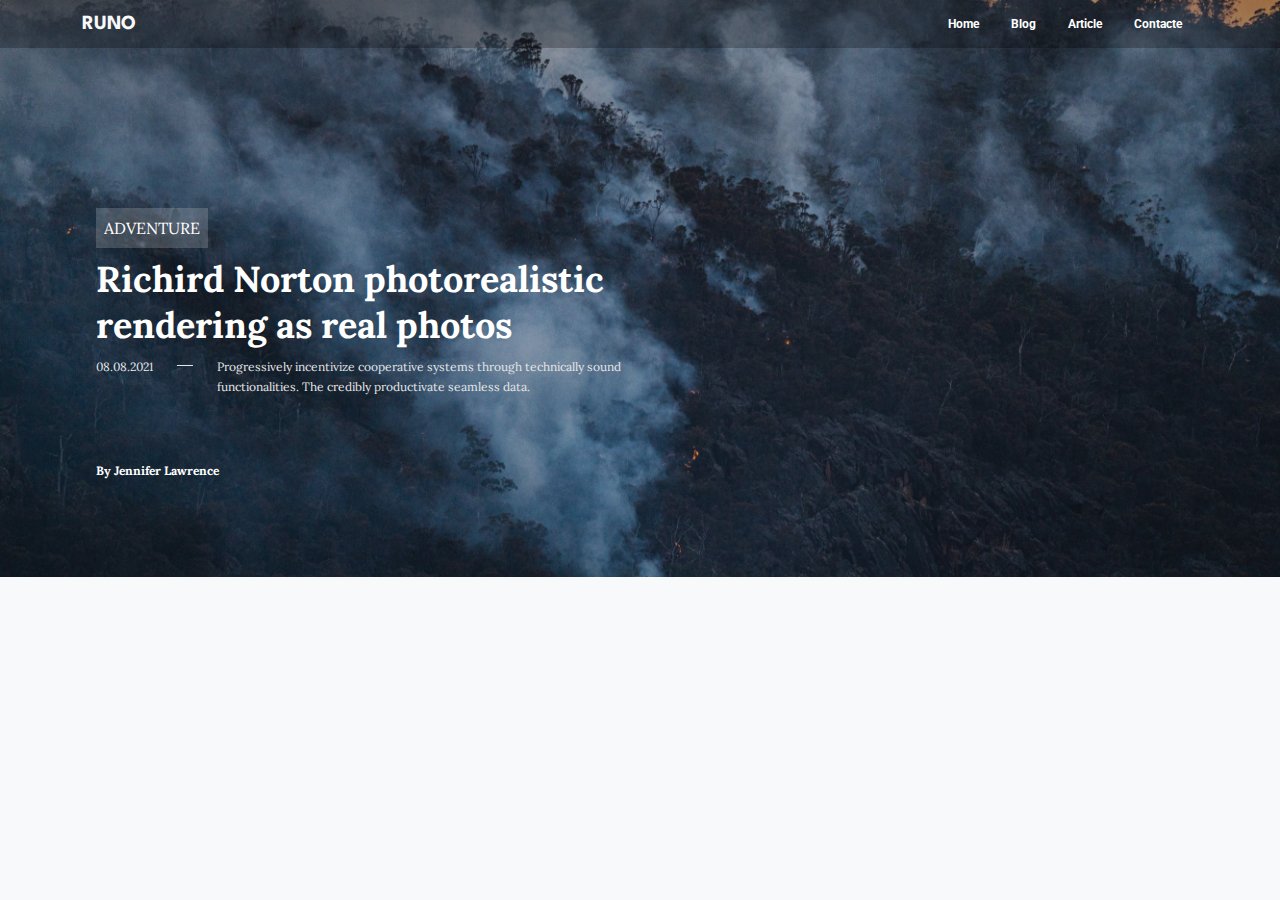
==== article.html @ b8b97b8b "article on" ====
<!DOCTYPE html>
<html lang="en">
<head>
    <meta charset="UTF-8">
    <meta name="viewport" content="width=device-width, initial-scale=1.0">
    <title>Article</title>
    <link rel="stylesheet" href="https://cdn.jsdelivr.net/npm/bootstrap@5.3.3/dist/css/bootstrap.min.css">
    <link rel="stylesheet" href="css/styles.css">
</head>
<body>
     <!-- Contenedor principal (se han reseteado a 0 margin y padding) -->
     <div class="container-fluid">

        <!-- Contenedor slider -->
        <div class="blog-slider imgarticle">
            
            <!-- Menú de navegación -->
            <nav class="navbar navbar-expand-md text-center navbar-custom">
                <div class="container">
                    <!-- Marca del sitio "Aquí se podría poner una imagen o logo del sitio" -->
                    <a class="navbar-brand fw-bold runo" href="#">RUNO</a>
                     <!-- Botón hamburguesa para dispositivos pequeños -->
                    <button class="navbar-toggler" type="button" data-bs-toggle="collapse" data-bs-target="#navbarNav" aria-controls="navbarNav" aria-expanded="false" aria-label="Toggle navigation">
                        <span class="navbar-toggler-icon"></span>
                    </button>
                    <!-- Contenedor de enlaces de navegación -->
                    <div class="collapse navbar-collapse" id="navbarNav">
                        <ul class="navbar-nav ms-auto">
                            <!-- Enlaces de navegación -->
                            <li class="nav-item">
                                <a class="nav-link mx-2" href="index.html">Home</a>
                            </li>
                            <li class="nav-item">
                                <a class="nav-link mx-2" href="blog.html">Blog</a>
                            </li>
                            <li class="nav-item">
                                <a class="nav-link mx-2" href="article.html">Article</a>
                            </li>
                            <li class="nav-item">
                                <a class="nav-link mx-2" href="contacte.html">Contacte</a>
                            </li>
                        </ul>
                    </div>
                </div>
            </nav>
            <!-- Fin del menú de navegación -->

            <!-- Sección principal de texto del blog-text -->
            <div class="blog-text ms-sm-5 ps-sm-5 ms-md-5 ps-md-5 ms-lg-5 ps-lg-5">
                <!-- Contenedor principal para la fila del texto -->
                <div class="row">
                    
                    <div class="col-12 col-sm-12 col-md-10 col-lg-8 col-xl-6 col-xxl-4">
                        <!-- Category -->
                        <div class="category text-white text-center p-2 position-absolute">
                            ADVENTURE
                        </div>
                        <!-- Contenedor para el título -->
                        <div>
                            <h1 class="text-white mt-5 mt-sm-5 mt-md-5 mt-lg-5 mt-xl-5">Richird Norton photorealistic rendering as real photos</h1>
                        </div>
                        <!-- Contenedor flex para la fecha, imagen y texto -->
                        <div class="d-flex text text_slider">
                            <p class="me-4">08.08.2021</p>
                            <img class="line4 mt-2 me-4" src="img/Line 4.png" alt="line4">
                            <p class="">Progressively incentivize cooperative systems through technically sound<br> functionalities. The credibly productivate seamless data.</p>
                        </div>
                        <!-- Contenedor flex para las imágenes de los puntos -->
                        <div>
                            <div class="mt-5">
                                <p class="name-slider">By Jennifer Lawrence</p>
                            </div>
                        </div>
                    </div>
                </div>
            </div>
            <!-- Fin del primer bloque 'blog-text' -->
        </div>
        <!-- Fin del contenedor slider -->
    </div>
</body>
---- css/styles.css ----
/* Importación de fuentes */
@import url('https://fonts.googleapis.com/css2?family=League+Spartan:wght@100..900&family=Lora:ital,wght@0,400..700;1,400..700&family=Roboto:ital,wght@0,100;0,300;0,400;0,500;0,700;0,900;1,100;1,300;1,400;1,500;1,700;1,900&display=swap');

a{
    text-decoration: none;
}

/* Estilo general para resetear margenes y paddings del contenedor principal */
/*Sin esto coge margenes por defecto*/
.container-fluid {
    margin: 0 !important;
    padding: 0 !important;
}

/* Estilo general para todo el body */
body{
    font-family: "Lora", serif;
}

/* ----- NAVBAR ----- */
/* Fondo transparente para el nav */
.navbar-custom {
    background-color: rgba(0, 0, 0, 0.25);
}

/* Color blanco con transparencia para el ícono del botón hamburguesa */
.navbar-toggler-icon {
    background-color: rgba(255, 255, 255, 0.5);
}

/* Estilo para los enlaces del menú de nav*/

.nav-link{
    font-family: "Roboto", serif;
    color: #FFFF;
    font-weight: 700;
    font-size: 12px;
    line-height: 14.06px;
}

/* Estilo para el texto RUNO */
.runo {
    font-family: "League Spartan", sans-serif;
    font-weight: 700;
    font-size: 20px;
    line-height: 22.4px;
    color: #F8F9FA;
}

/* ----- SLIDER PRINCIPAL ----- */
/* Imagen de fondo para el slider del blog */

.imgblog1 {
    background-image: url(/img/Image_blog_slider.png);
    background-repeat: no-repeat;
    background-size: cover;
}

/* Estilo para el título principal H1*/
h1 {
    font-weight: 700;
    font-size: 36px;
    line-height: 46.08px;
}


/* Estilo para textos secundarios */
.text {
    font-weight: 400;
    font-size: 12px;
    line-height: 20px;
    color: #E5E5E5;
}

/* Fondo semitransparente para la categoría */
.category {
    background-color: rgb(229, 229, 229, 0.20);
}

/* Línea decorativa */
.line4 {
    height: 1px;
    width: 1rem;
}

/* Padding para el bloque de texto del slider */
.blog-text {
    padding: 10rem 0 5rem 0;
}

/* ----- FILTROS DE TEMAS ----- */
/* Color para el filtro "All" */
.all {
    color: #D4A373;
}

/* Estilo para los títulos de las secciones (h2) */
.topics {
    font-weight: 700;
    font-size: 36px;
    line-height: 46.08px;
    color: #6C7575;
}

/* Estilo para los filtros */
.filter {
    font-weight: 700;
    font-size: 12px;
    line-height: 25px;
}

/* ----- TARJETAS DE BLOG ----- */
/* Ajustes para las imágenes de las tarjetas */
.img-row {
    width: 100%;
    height: auto;
    object-fit: cover;
}

/* Estilo para las fechas de las tarjetas */
.date {
    font-weight: 400;
    font-size: 12px;
    line-height: 15.36px;
    color: #6C7575;
}

/* Estilo para los títulos de las tarjetas */
.title {
    font-weight: 700;
    font-size: 18px;
    line-height: 25px;
    color: #495057;
}

/* Estilo para los párrafos de las tarjetas */
.paragraph {
    color: #6C757D;
    font-weight: 400;
    font-size: 12px;
    line-height: 20px;
}

.paragraph_picks, .date_picks{
    color: #E5E5E5;
    font-weight: 400;
    font-size: 12px;
    line-height: 20px;
}

/* ----- BIG POST ----- */
/* Imagen de fondo para el big post */
.big-post {
    background-image: url(/img/bigpost.png);
    background-repeat: no-repeat;
    background-size: cover;
    /* Centrar la imagen */
    background-position: center; 
    /* Ajusta el padding dinámicamente */
    padding: 15vh 0; 
}

/* Contenedor centralizado sin medidas fijas */
.contents {
    max-width: 100%;
    width: 40%;
    margin: 0 auto;
}
/* Estilo para la categoría "fashion" */
.fashion {
    width: 80px;
    font-family: "Roboto", serif;
    font-weight: 700;
    font-size: 10px;
    line-height: 11.72px;
}


/*Padding para centrar el texto de big-post*/
.text-big-post{
    padding: 0 20%;
}


h2{
    font-weight: 700;
    font-size: 36px;
    line-height: 46.08px;
}

/* ---- EDITOR PICK 'blog metro'---- */
/*Problemas con absolute y relative= Solución diferentes breakpoints teniendo en cuenta que mi pantalla es muy grande*/

/* ----- PIE DE PÁGINA ----- */
/* Estilo general para el footer */
.footer {
    color: #E5E5E5;
}

/* Subfooter con color de fondo oscuro */
.sub-footer {
    background-color: #343A40;
    color: #E5E5E5;
}

/* Estilo para el texto de la primera columna del subfooter */
.sub-footer .col-md-6:first-child p {
    font-weight: 700;
    font-size: 14px;
    line-height: 17.92px;
}

/* Estilo para el texto de la segunda columna del subfooter */
.sub-footer .col-md-6:last-child p {
    font-weight: 400;
    font-size: 14px;
    line-height: 17.92px;
}


/* MEDIA QUERY */
/*Pantallas con un ancho máximo de 480px */
@media screen and (max-width: 480px) {
    
    h1{
        font-size: 18px;
    }

    .text_slider {
        display: flex;
        flex-direction: column;
        font-weight: 400;
        font-size: 12px;
        line-height: 20px;
        color: #E5E5E5;
    }

    .blog-text {
         /* Centra horizontalmente el contenedor principal */
        margin: 0 auto; 
        padding: 30px; 
        text-align: center;
    }

    .line4{
        margin-bottom: 20px;
        margin-left: 155px;
    }

    .big-post {
        background-image: url(/img/bigpost.png);
        background-repeat: no-repeat;
        background-size: cover;
        /* Centrar la imagen */
        background-position: center;
        /* Ajusta el padding dinámicamente */
        padding: 5vh 0;
    }

    /*HOME 2*/
    .big-post2 {
        background-image: url(/img/home2/bigpost2.png);
        background-repeat: no-repeat;
        background-size: cover;
        /* Centrar la imagen */
        background-position: center;
        /* Ajusta el padding dinámicamente */
        padding: 5vh 0;
    }


    .contents {
        max-width: 100%;
        width: 50%;
        margin: 0 auto;
    }

    .text-big-post{
        padding: 0;
    }


    h2{
        font-size: 30px;
    }

    /*HOME 2*/
    .blog1 .paragraph_picks{
        font-size: 10px;
        line-height: 10px;
    }

    /*HOME 2*/
    .blog2 .paragraph_picks{
        font-size: 10px;
        line-height: 10px;
    }

    /*HOME 2*/
    .blog1 .category{
        font-size: 10px;
    }

    /*HOME 2*/
    .blog2 .category{
        font-size: 10px;
    }

    /*HOME 2*/
    .box-texto{
        margin-bottom: 15px;
    }

}

/*Pantallas con un ancho máximo de 366px */
@media screen and (max-width: 366px){

/*Se reducen fuentes para que quepan dentro de las imagenes o bien no sobresalgan ya que los breakpoints no bastan*/
    .paragraph_picks, .date_picks{
        font-size: 10px;
        line-height: 10px;
    }

    .title-pick {
        font-size: 14px;
        line-height: 18px;
    }

    .title-pick2 {
        font-size: 10px;
        line-height: 18px;
    }

    .filter {
        font-size: 10px;
    }

    .topics{
        font-size: 26px;
    }
  
    .title{
        font-size: 15px;
    }

    h2{
        font-size: 26px;
    }


}



/*HOME 2*/

/* --- HOME 2 --- */
/* ----- SLIDER SECUNDARIO ----- */
/* Imagen de fondo para el segundo slider */
.imgblog2 {
    background-image: url(/img/home2/blog-sider2.png);
    background-repeat: no-repeat;
    background-size: cover;
}

/* Fondo de color gris claro para el body */
body {
    background-color: #F8F9FA;
}

/* Ajustes para columnas dentro de las filas */
.row > .col-md-3 {
    display: flex;
    flex-direction: column;
    align-items: stretch;
    height: 100%;
}

/* Ajustes para contenedores relativos */
.position-relative {
    height: 100%;
}

/* Estilo para las cajas de texto */
.box-texto {
    height: 100%;
    display: flex;
    flex-direction: column;
    justify-content: space-between;
    background-color: white;
    padding: 15px;
    border-radius: 0 0 5px;
}

/* Imagen de fondo para el segundo big post */
.big-post2 {
    background-image: url(/img/home2/bigpost2.png);
    background-repeat: no-repeat;
    background-size: cover;
    padding: 10rem 0 10rem 0;
}

/*---- cards blog cars----*/

.name{
    font-family: "Lora", serif;
    font-weight: 700;
    font-size: 12px;
    line-height: 20px;
}

.job{
    font-family: "Lora", serif;
    font-weight: 400;
    font-size: 12px;
    line-height: 20px;
}


/*ARTÍCULO*/

.imgarticle {
    background-image: url(/img/article/Rectangle9.png);
    background-repeat: no-repeat;
    background-size: cover;
}

.name-slider{
    color: #FFFF ;
    font-family: "Lora", serif;
    font-weight: 700;
    font-size: 12px;
    line-height: 20px;
}
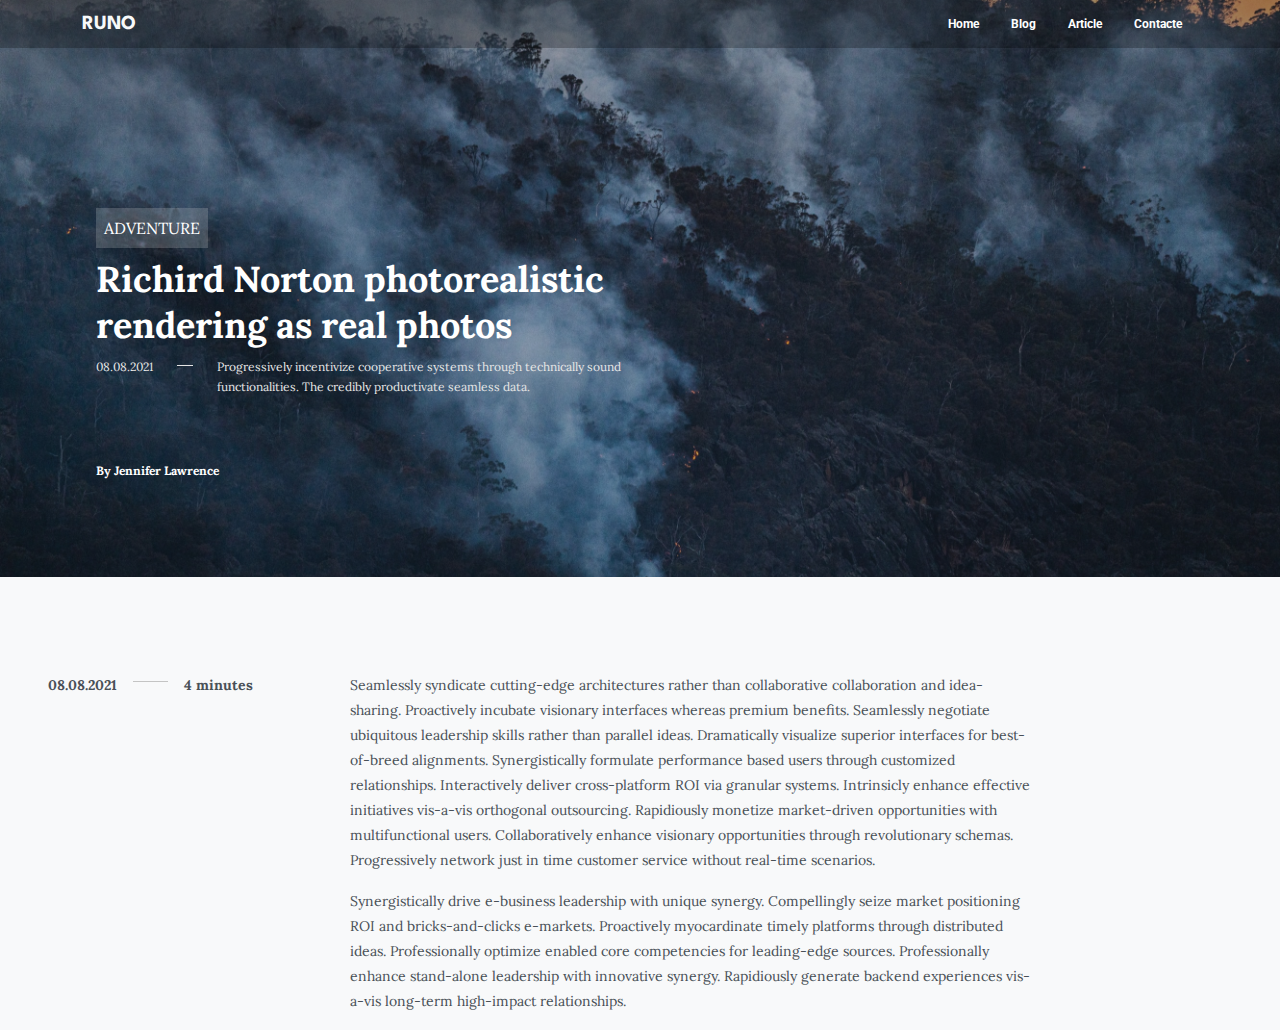
==== commit 04622e08: "ini article" ====
--- a/article.html
+++ b/article.html
@@ -77,5 +77,24 @@
             <!-- Fin del primer bloque 'blog-text' -->
         </div>
         <!-- Fin del contenedor slider -->
+
+        <!--Blog Post-->
+        <div class="blog-post mt-5 mx-5 pt-5">
+            <div class="row">
+                <div class="col-xl-3">
+                    <div class="d-flex">
+                        <p class="ps-xxl-3 ms-xxl-5 ps-xxl-5 data-art">08.08.2021</p>
+                        <img class="line-art mt-2 mx-3" src="img/article/line-art.png" alt="">
+                        <p class="data-art">4 minutes</p>
+                    </div>
+                </div>
+                <div class="col-xl-7">
+                    <p class="text-justify text-art">Seamlessly syndicate cutting-edge architectures rather than collaborative collaboration and idea-sharing. Proactively incubate visionary interfaces whereas premium benefits. Seamlessly negotiate ubiquitous leadership skills rather than parallel ideas. Dramatically visualize superior interfaces for best-of-breed alignments. Synergistically formulate performance based users through customized relationships. Interactively deliver cross-platform ROI via granular systems. Intrinsicly enhance effective initiatives vis-a-vis orthogonal outsourcing. Rapidiously monetize market-driven opportunities with multifunctional users. Collaboratively enhance visionary opportunities through revolutionary schemas. Progressively network just in time customer service without real-time scenarios.</p>
+                    <p class="text-justify text-art">Synergistically drive e-business leadership with unique synergy. Compellingly seize market positioning ROI and bricks-and-clicks e-markets. Proactively myocardinate timely platforms through distributed ideas. Professionally optimize enabled core competencies for leading-edge sources. Professionally enhance stand-alone leadership with innovative synergy. Rapidiously generate backend experiences vis-a-vis long-term high-impact relationships.</p>
+                </div>
+                <div class="col-2"></div>
+            </div>
+        </div>
+        <!--Fin Blog Post-->
     </div>
 </body>--- a/css/styles.css
+++ b/css/styles.css
@@ -432,4 +432,24 @@
     font-weight: 700;
     font-size: 12px;
     line-height: 20px;
+}
+
+.line-art{
+    height: 1px;
+}
+
+.text-art{
+    color: #495057 ;
+    font-family: "Lora", serif;
+    font-weight: 400;
+    font-size: 14px;
+    line-height: 25px;
+}
+
+.data-art{
+    color: #495057 ;
+    font-family: "Lora", serif;
+    font-weight: 700;
+    font-size: 14px;
+    line-height: 25px;
 }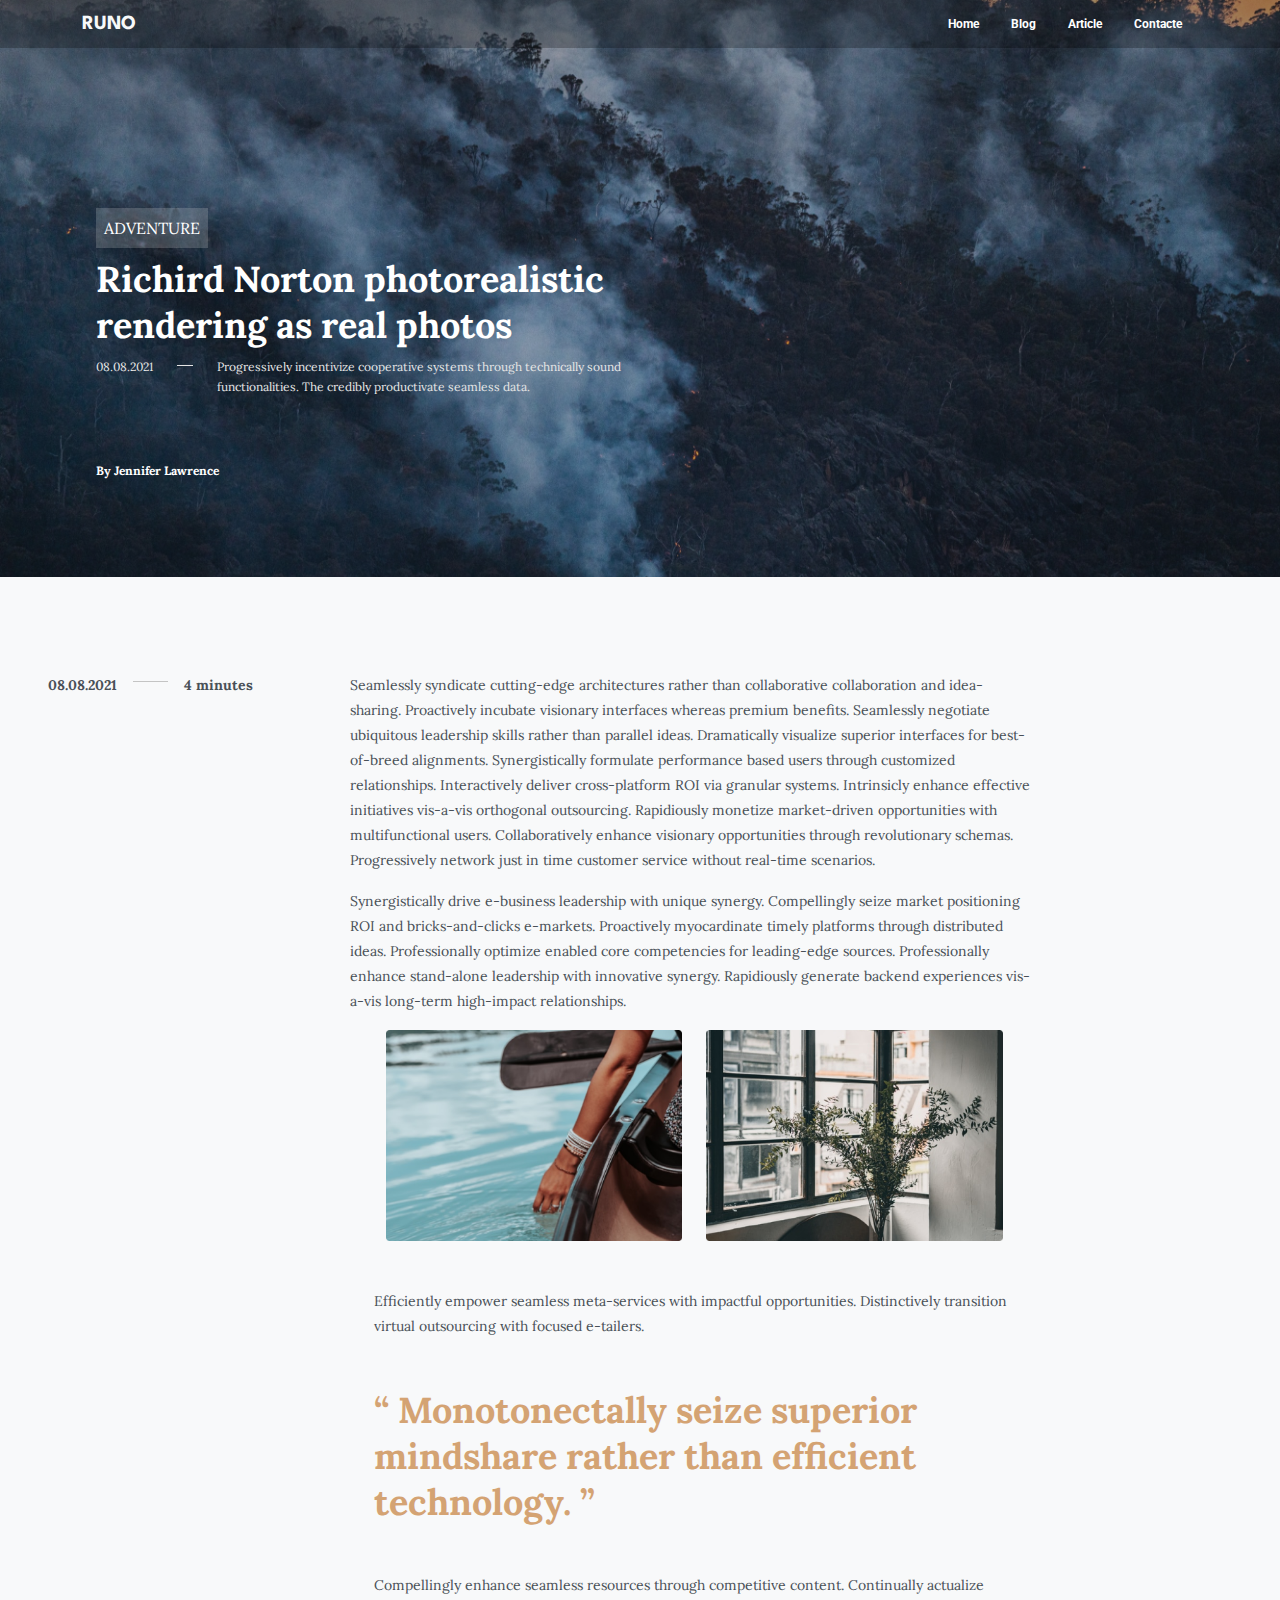
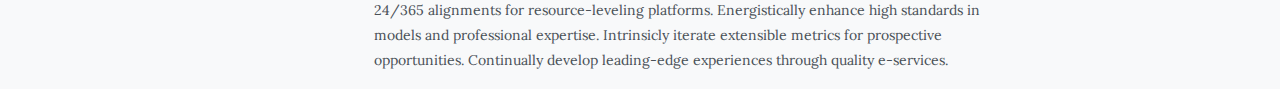
==== commit 7f79b751: "buuuffff" ====
--- a/article.html
+++ b/article.html
@@ -95,6 +95,28 @@
                 <div class="col-2"></div>
             </div>
         </div>
+        <div class="row">
+            <div class="col-3"></div>
+            <div class="col-7">
+                <div class="row mx-5">
+                    <img class="col-6" src="img/article/Image1-post.png" alt="">
+                    <img class="col-6" src="img/article/Image2-post.png" alt="">
+                </div>
+            </div>
+            <div class="col-2"></div>
+        </div>
+
+        <div class="row">
+            <div class="col-3"></div>
+            <div class="col-7">
+                <div class="text-justify">
+                    <p class="text-art mx-5 mt-5">Efficiently empower seamless meta-services with impactful opportunities. Distinctively transition virtual outsourcing with focused e-tailers.</p>
+                    <p class="span mx-5 me-5 mt-5">“ Monotonectally seize superior mindshare rather than efficient technology. ” </p>
+                    <p class="text-art mx-5 mt-5">Compellingly enhance seamless resources through competitive content. Continually actualize 24/365 alignments for resource-leveling platforms. Energistically enhance high standards in models and professional expertise. Intrinsicly iterate extensible metrics for prospective opportunities. Continually develop leading-edge experiences through quality e-services.</p>
+                </div>
+            </div>
+            <div class="col-2"></div>
+        </div>
         <!--Fin Blog Post-->
     </div>
 </body>--- a/css/styles.css
+++ b/css/styles.css
@@ -311,6 +311,10 @@
         margin-bottom: 15px;
     }
 
+    /*ARTICLE*/
+
+  
+
 }
 
 /*Pantallas con un ancho máximo de 366px */
@@ -452,4 +456,12 @@
     font-weight: 700;
     font-size: 14px;
     line-height: 25px;
+}
+
+.span{
+    color: #D4A373;
+    font-family: "Lora", serif;
+    font-weight: 700;
+    font-size: 36px;
+    line-height: 46.08px;
 }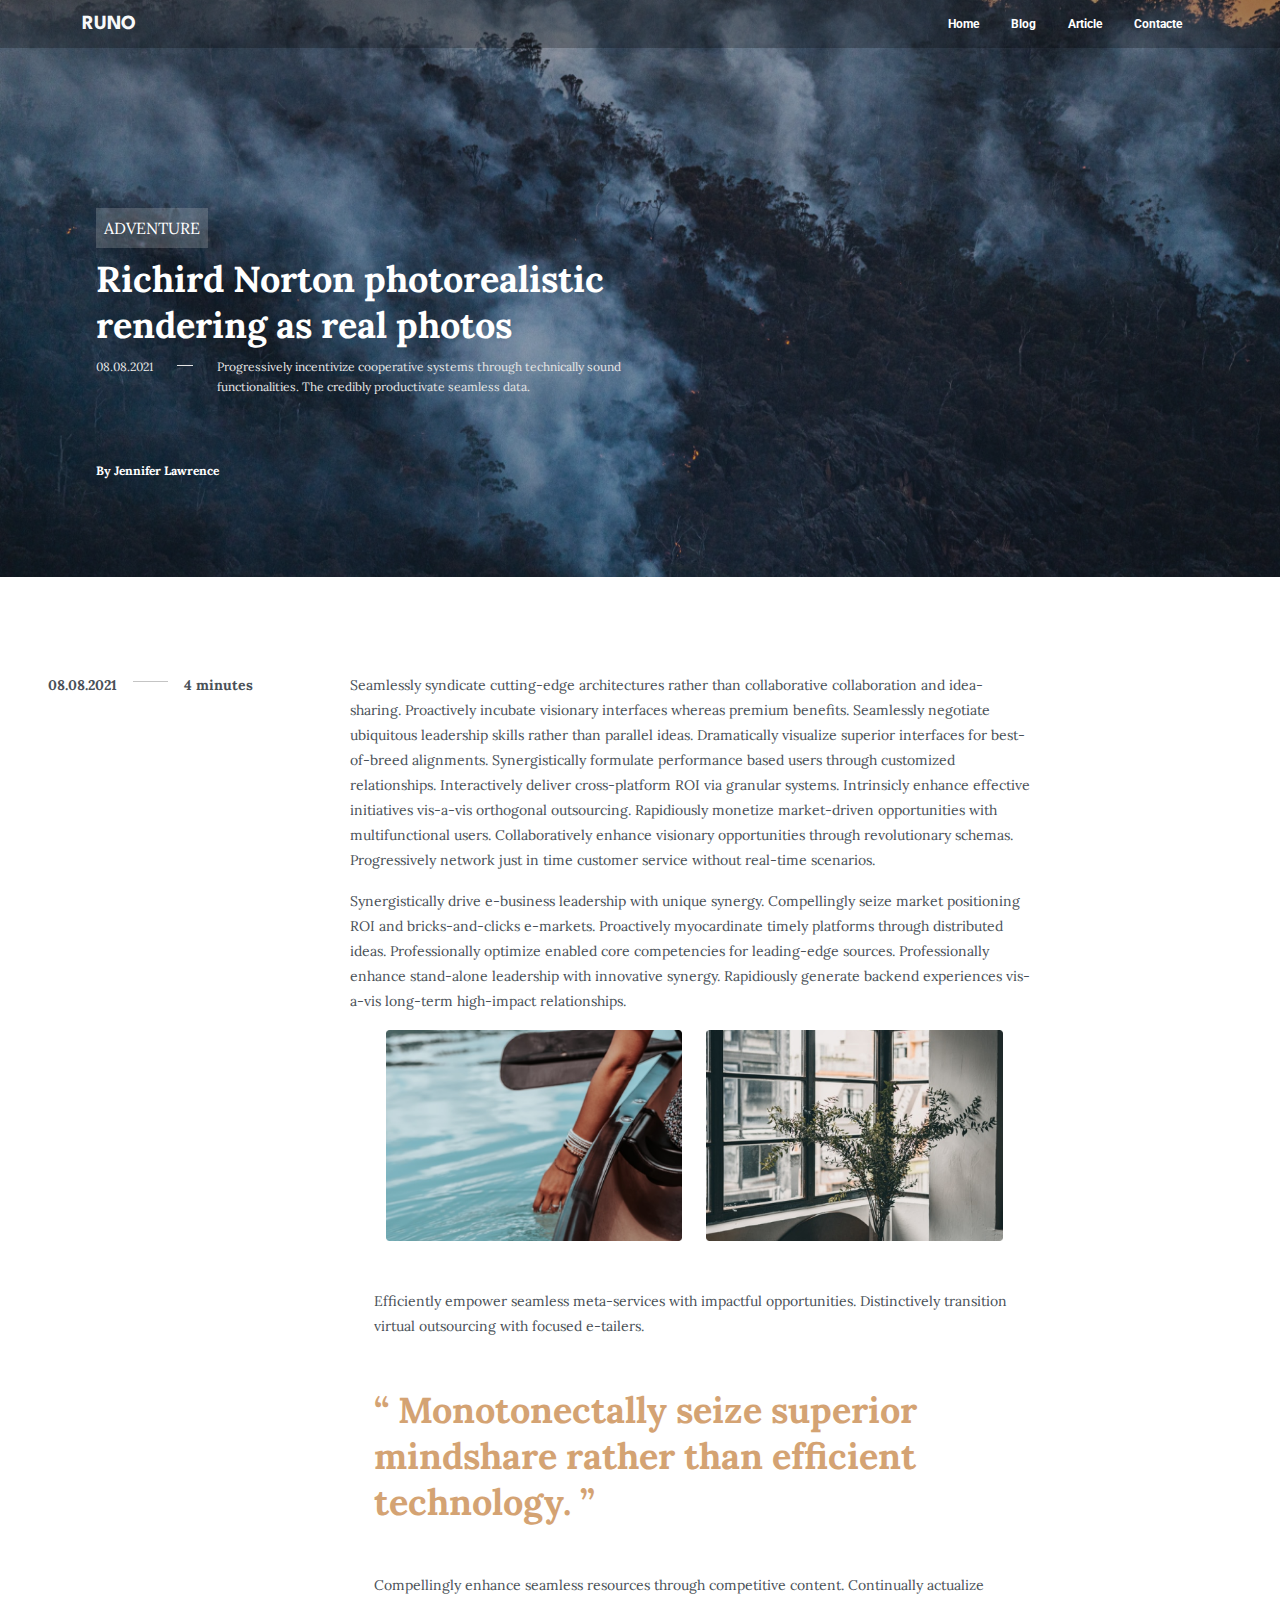
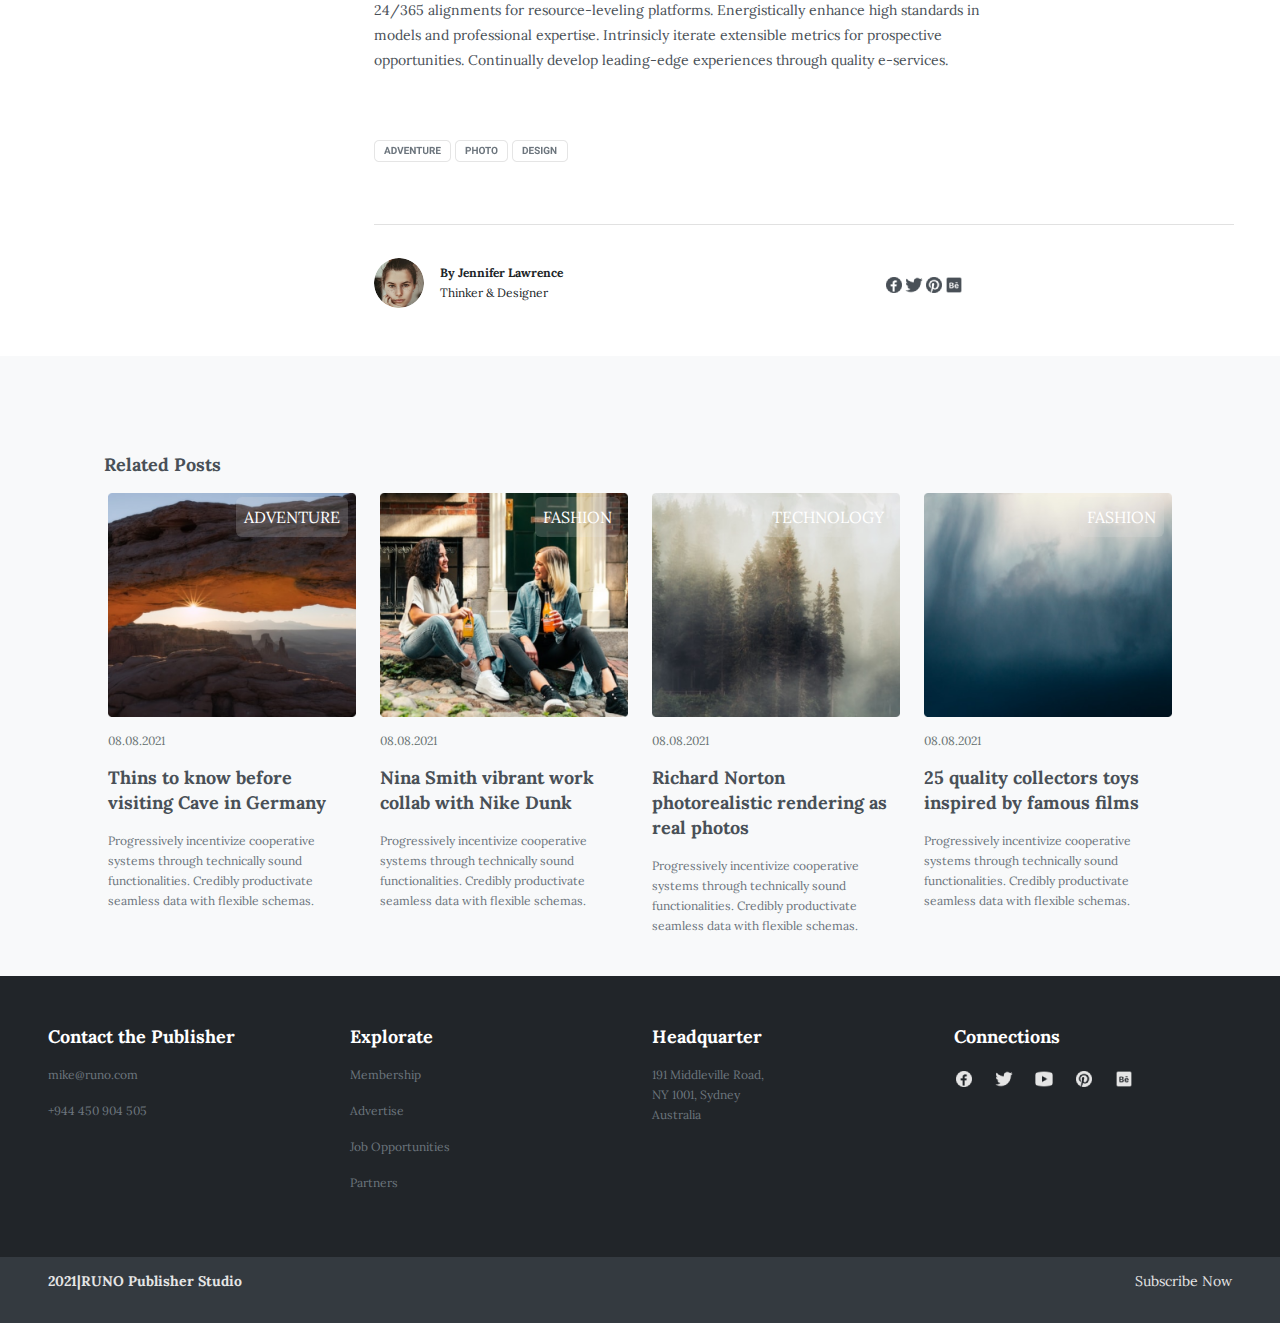
==== commit 8a5f74e5: "article responsive" ====
--- a/article.html
+++ b/article.html
@@ -95,28 +95,210 @@
                 <div class="col-2"></div>
             </div>
         </div>
-        <div class="row">
-            <div class="col-3"></div>
-            <div class="col-7">
+            <div class="row">
+                <div class="col-xl-3"></div>
+                <div class="col-xl-7">
+                    <div class="row mx-5">
+                        <img class="col-12 col-sm-12 col-md-6 col-lg-6 col-xl-6 col-xxl-6" src="img/article/Image1-post.png" alt="">
+                        <img class="imagen col-12 col-sm-12 col-md-6 col-lg-6 col-xl-6 col-xxl-6" src="img/article/Image2-post.png" alt="">
+                    </div>
+                </div>
+                <div class="col-2"></div>
+            </div>
+
+            <div class="row">
+                <div class="col-xl-3"></div>
+                <div class="col-xl-7">
+                    <div class="text-justify">
+                        <p class="text-art mx-5 mt-5">Efficiently empower seamless meta-services with impactful opportunities. Distinctively transition virtual outsourcing with focused e-tailers.</p>
+                        <p class="span mx-5 me-5 mt-5">“ Monotonectally seize superior mindshare rather than efficient technology. ” </p>
+                        <p class="text-art mx-5 mt-5">Compellingly enhance seamless resources through competitive content. Continually actualize 24/365 alignments for resource-leveling platforms. Energistically enhance high standards in models and professional expertise. Intrinsicly iterate extensible metrics for prospective opportunities. Continually develop leading-edge experiences through quality e-services.</p>
+                    </div>
+                </div>
+                <div class="col-2"></div>
+            </div>
+        
+        <!--Fin Blog Post-->
+        <!-- Post info -->
+        <div class="post-info">
+            <div class="row">
+                <div class="col-xl-3"></div>
+                <div class="col-xl-7 ms-5">
+                    <div class="row">
+                        <div class="col-xl-12 mt-5">
+                            <img src="img/article/Frame3.png" alt="">
+                            <img src="img/article/Frame4.png" alt="">
+                            <img src="img/article/Frame5.png" alt="">
+                        </div>
+                        <div class="col-xl-12 mt-5">
+                            <img class="mainline" src="img/article/MainLine.png" alt="">
+                        </div>
+                        <!--  -->
+                        <div class="row mt-4 align-items-center">
+                            <!-- Columna autor -->
+                            <div class="col-5 col-sm-5 col-md-5 col-lg-5 col-xl-5 d-flex align-items-center">
+                                <img src="img/article/Ellipse4.png" alt="Avatar" class="rounded-circle" width="50" height="50">
+                                <div class="ms-3">
+                                    <p class="mb-0 name">By Jennifer Lawrence</p>
+                                    <p class="mb-0 job">Thinker & Designer</p>
+                                </div>
+                            </div>
+                            <!-- Columna de redes sociales -->
+                            <div class="col-5 col-sm-5 col-md-5 col-lg-5 col-xl-5 d-flex justify-content-end">
+                                <a href="#"><img src="img/article/Fb.png" alt=""></a>
+                                <a href="#"><img src="img/article/Tw.png" alt=""></a>
+                                <a href="#"><img src="img/article/Pn.png" alt=""></a>
+                                <a href="#"><img src="img/article/Be.png" alt=""></a>
+                            </div>
+                        </div>
+                        <div class="col-2 col-sm-2 col-md-2 col-lg-2 col-xl-2"></div>
+                        <!-- Fin  -->
+                    </div>
+                </div>
+            </div>
+        </div>
+        <!-- Fin post info -->
+        <div class="related-post">
+            <div class="mx-5 mt-5 pt-5">
+                <p class="mt-5 mx-5 px-2">Related Posts</p>
                 <div class="row mx-5">
-                    <img class="col-6" src="img/article/Image1-post.png" alt="">
-                    <img class="col-6" src="img/article/Image2-post.png" alt="">
-                </div>
-            </div>
-            <div class="col-2"></div>
+                    <div class="col-12 col-sm-6 col-md-3 mb-4">
+                        <div class="position-relative">
+                            <img src="img/article/related1.png" class="img-fluid img-row" alt="">
+                            <div class="position-absolute top-0 end-0 mt-1 me-2 p-2 text-white category text-center rounded">
+                                ADVENTURE
+                            </div>
+                        </div>
+                        <div>
+                            <p class="date my-3">08.08.2021</p>
+                        </div>
+                        <div>
+                            <a href=""><p class="title-related">Thins to know before visiting
+                                Cave in Germany</p></a>
+                        </div>
+                        <div>
+                            <p class="paragraph">Progressively incentivize cooperative systems through technically sound functionalities. Credibly productivate seamless data with flexible schemas.</p>
+                        </div>
+                    </div>
+                
+                    <div class="col-12 col-sm-6 col-md-3 mb-4">
+                        <div class="position-relative">
+                            <img src="img/article/related2.png" class="img-fluid img-row " alt="">
+                            <div class="position-absolute top-0 end-0 mt-1 me-2 p-2 text-white category text-center rounded">
+                            FASHION
+                            </div>
+                        </div>
+                        <div>
+                            <p class="date my-3">08.08.2021</p>
+                        </div>
+                        <div>
+                            <a href=""><p class="title-related">Nina Smith vibrant work collab
+                                with Nike Dunk</p></a>
+                        </div>
+                        <div>
+                            <p class="paragraph">Progressively incentivize cooperative systems through
+                                technically sound functionalities. Credibly productivate
+                                seamless data with flexible schemas.</p>
+                        </div>
+                    </div>
+
+                    <div class="col-12 col-sm-6 col-md-3 mb-4">
+                        <div class="position-relative">
+                            <img src="img/article/related3.png" class="img-fluid img-row" alt="">
+                            <div class="position-absolute top-0 end-0 mt-1 me-2 p-2 text-white category text-center rounded">
+                            TECHNOLOGY
+                            </div>
+                        </div>
+                        <div>
+                            <p class="date my-3">08.08.2021</p>
+                        </div>
+                        <div>
+                            <a href=""><p class="title-related">Richard Norton photorealistic
+                                rendering as real photos</p></a>
+                        </div>
+                        <div>
+                            <p class="paragraph">Progressively incentivize cooperative systems through
+                                technically sound functionalities. Credibly productivate
+                                seamless data with flexible schemas.</p>
+                        </div>
+                    </div>
+                    <div class="col-12 col-sm-6 col-md-3 mb-4">
+                        <div class="position-relative">
+                            <img src="img/article/related4.png" class="img-fluid img-row" alt="">
+                            <div class="position-absolute top-0 end-0 mt-1 me-2 p-2 text-white category text-center rounded">
+                            FASHION
+                            </div>
+                        </div>
+                        <div>
+                            <p class="date my-3">08.08.2021</p>
+                        </div>
+                        <div>
+                            <a href=""><p class="title-related">25 quality collectors toys inspired
+                                by famous films</p></a>
+                        </div>
+                        <div>
+                            <p class="paragraph">Progressively incentivize cooperative systems through
+                                technically sound functionalities. Credibly productivate
+                                seamless data with flexible schemas.</p>
+                        </div>
+                    </div>
+            </div>
         </div>
 
-        <div class="row">
-            <div class="col-3"></div>
-            <div class="col-7">
-                <div class="text-justify">
-                    <p class="text-art mx-5 mt-5">Efficiently empower seamless meta-services with impactful opportunities. Distinctively transition virtual outsourcing with focused e-tailers.</p>
-                    <p class="span mx-5 me-5 mt-5">“ Monotonectally seize superior mindshare rather than efficient technology. ” </p>
-                    <p class="text-art mx-5 mt-5">Compellingly enhance seamless resources through competitive content. Continually actualize 24/365 alignments for resource-leveling platforms. Energistically enhance high standards in models and professional expertise. Intrinsicly iterate extensible metrics for prospective opportunities. Continually develop leading-edge experiences through quality e-services.</p>
-                </div>
-            </div>
-            <div class="col-2"></div>
-        </div>
-        <!--Fin Blog Post-->
+         <!-- Contenedor footer -->
+         <div class="footer bg-dark py-5">
+            <div class="content-footer mx-5">
+                <div class="row">
+                    <!-- Información de contacto -->
+                    <div class="col-6 col-md-3 contact">
+                        <p class="title text-white">Contact the Publisher</p>
+                        <p class="paragraph">mike@runo.com</p>
+                        <p class="paragraph">+944 450 904 505</p>
+                    </div>
+                    <!-- Explorar -->
+                    <div class="col-6 col-md-3 explorate">
+                        <p class="title text-white">Explorate</p>
+                        <p class="paragraph">Membership</p>
+                        <p class="paragraph">Advertise</p>
+                        <p class="paragraph">Job Opportunities</p>
+                        <p class="paragraph">Partners</p>
+                    </div>
+                    <!-- Sede principal -->
+                    <div class="col-6 col-md-3 headquarter">
+                        <p class="title text-white">Headquarter</p>
+                        <p class="paragraph">191 Middleville Road,<br>
+                            NY 1001, Sydney<br>
+                            Australia</p>
+                    </div>
+                    <!-- Conexiones sociales -->
+                    <div class="col-6 col-md-3 connections text-center">
+                        <p class="title text-white text-start">Connections</p>
+                        <div class="flex text-start">
+                            <img src="img/facebook.png" class="me-3" alt="">
+                            <img src="img/twitter.png" class="me-3" alt="">
+                            <img src="img/youtube.png" class="me-3" alt="">
+                            <img src="img/pinterest.png" class="me-3" alt="">
+                            <img src="img/behance.png" class="me-3" alt="">
+                        </div>
+                    </div>
+                </div>
+            </div>
+         </div>
+         <!-- Fin del contenedor footer -->
+         
+         <!-- Contenedor subfooter -->
+         <div class="sub-footer">
+                 <div class="row px-5 py-3">
+                     <div class="col-12 col-md-6">
+                         <p>2021|RUNO Publisher Studio</p>
+                     </div>
+                     <div class="col-12 col-md-6 text-end">
+                         <p>Subscribe Now</p>
+                     </div>
+                 </div>
+         </div>
+         <!-- Fin del contenedor subfooter -->
+
+   
     </div>
 </body>--- a/css/styles.css
+++ b/css/styles.css
@@ -312,7 +312,16 @@
     }
 
     /*ARTICLE*/
-
+    .imagen{
+        margin-top: 5px;
+    }
+
+    .mainline{
+        width: 50%;
+    }
+
+   
+    
   
 
 }
@@ -369,7 +378,7 @@
 }
 
 /* Fondo de color gris claro para el body */
-body {
+.body2 {
     background-color: #F8F9FA;
 }
 
@@ -464,4 +473,18 @@
     font-weight: 700;
     font-size: 36px;
     line-height: 46.08px;
+}
+
+.related-post{
+    background-color: #F8F9FA;
+}
+
+.related-post > div:first-child > p:first-child,
+.title-related {
+/* Estilo para el <p> dentro del primer div de related-post*/
+    color: #495057;
+    font-family: "Lora", serif;
+    font-weight: 700;
+    font-size: 18px;
+    line-height: 25px;
 }